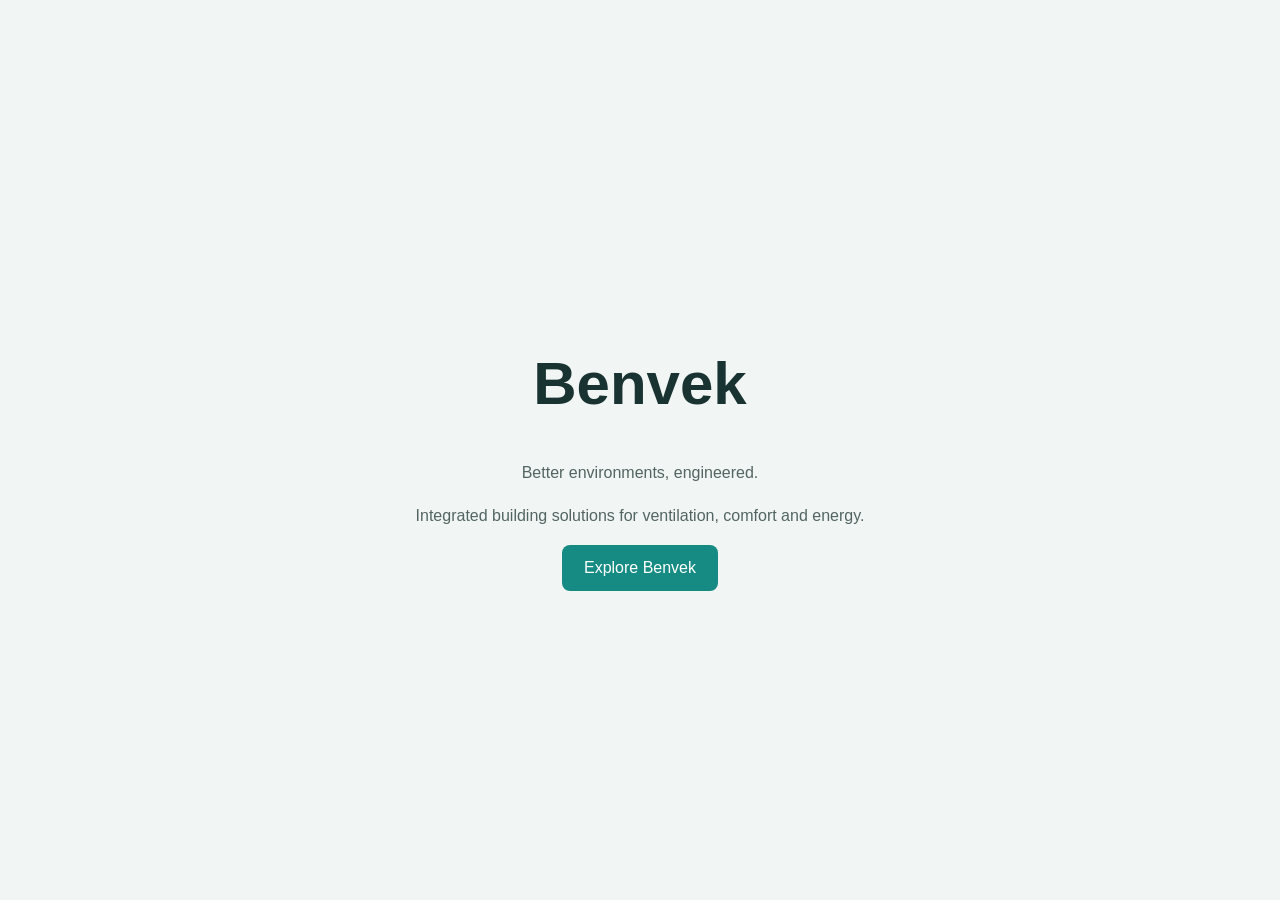
==== index.html @ 816f544e "Initial Benvek website redesign" ====
<!DOCTYPE html>
<html lang="en">
<head>
  <meta charset="UTF-8">
  <meta name="viewport" content="width=device-width, initial-scale=1.0">
  <title>Benvek | Building Solutions</title>
  <style>
    body {
      margin: 0;
      font-family: Arial, sans-serif;
      background: #f1f5f4;
      color: #183331;
      display: grid;
      min-height: 100vh;
      place-items: center;
      text-align: center;
    }
    main {
      max-width: 650px;
      padding: 40px 24px;
    }
    h1 { font-size: clamp(36px, 7vw, 60px); }
    p { line-height: 1.7; color: #526562; }
    a {
      display: inline-block;
      background: #168b83;
      color: white;
      padding: 14px 22px;
      border-radius: 8px;
      text-decoration: none;
    }
  </style>
</head>
<body>
  <main>
    <h1>Benvek</h1>
    <p>Better environments, engineered.</p>
    <p>Integrated building solutions for ventilation, comfort and energy.</p>
    <a href="https://www.benvek.com/">Explore Benvek</a>
  </main>
</body>
</html>
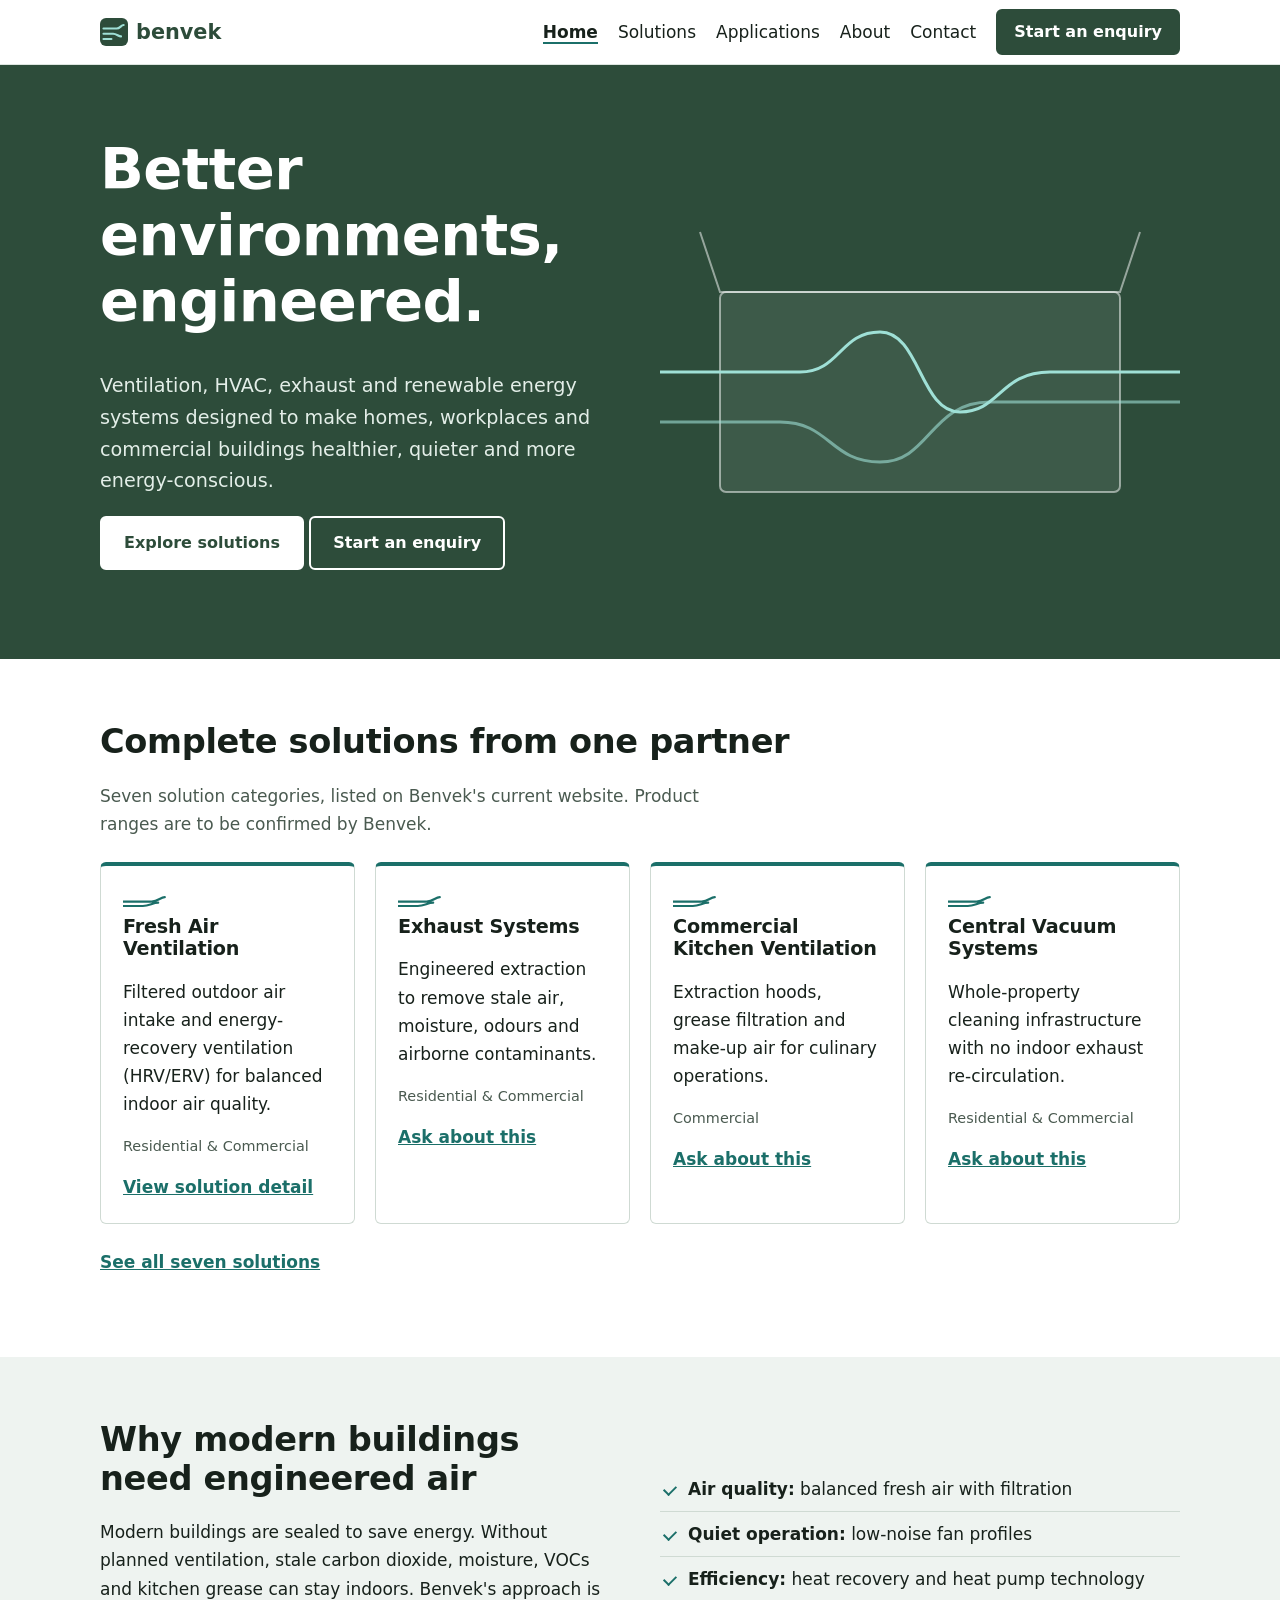
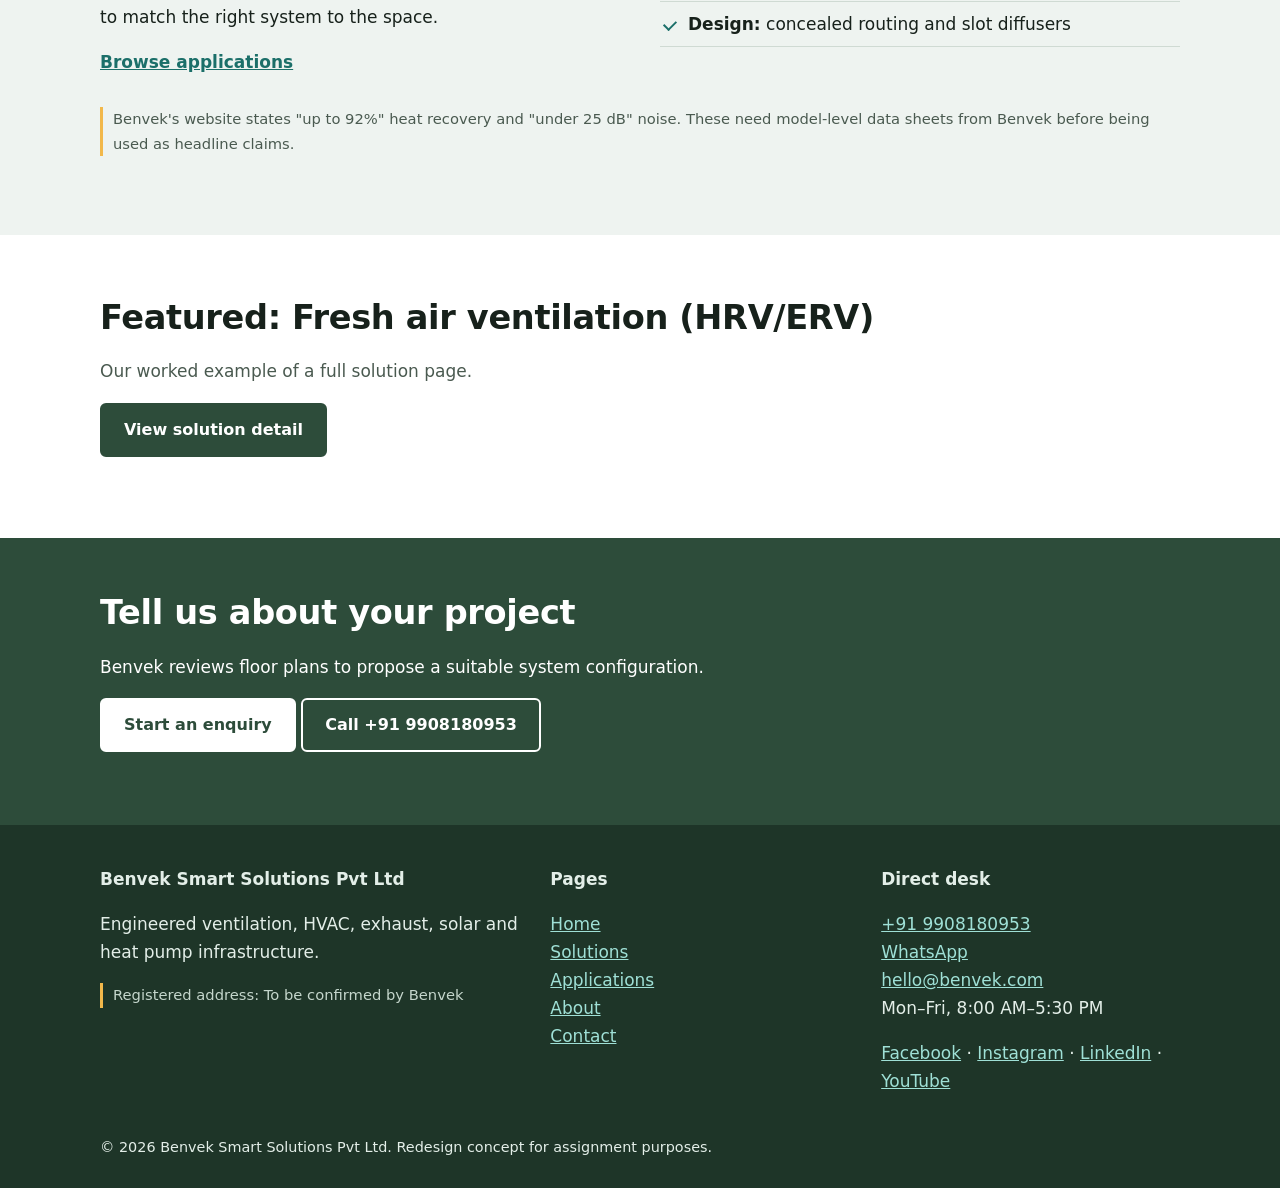
==== commit 49e456fd: "Add complete Benvek website redesign" ====
--- a/index.html
+++ b/index.html
@@ -1,44 +1,40 @@
-
 <!DOCTYPE html>
 <html lang="en">
 <head>
-  <meta charset="UTF-8">
-  <meta name="viewport" content="width=device-width, initial-scale=1.0">
-  <title>Benvek | Building Solutions</title>
-  <style>
-    body {
-      margin: 0;
-      font-family: Arial, sans-serif;
-      background: #f1f5f4;
-      color: #183331;
-      display: grid;
-      min-height: 100vh;
-      place-items: center;
-      text-align: center;
-    }
-    main {
-      max-width: 650px;
-      padding: 40px 24px;
-    }
-    h1 { font-size: clamp(36px, 7vw, 60px); }
-    p { line-height: 1.7; color: #526562; }
-    a {
-      display: inline-block;
-      background: #168b83;
-      color: white;
-      padding: 14px 22px;
-      border-radius: 8px;
-      text-decoration: none;
-    }
-  </style>
+<meta charset="utf-8">
+<meta name="viewport" content="width=device-width, initial-scale=1">
+<title>Smart Air & Engineered Building Systems | Benvek Smart Solutions</title>
+<meta name="description" content="Benvek Smart Solutions engineers fresh air ventilation, HVAC, exhaust, solar and heat pump systems for homes, workplaces and commercial buildings.">
+<meta name="theme-color" content="#2D4C3A">
+<meta property="og:type" content="website">
+<meta property="og:title" content="Smart Air & Engineered Building Systems | Benvek Smart Solutions">
+<meta property="og:description" content="Benvek Smart Solutions engineers fresh air ventilation, HVAC, exhaust, solar and heat pump systems for homes, workplaces and commercial buildings.">
+<meta name="twitter:card" content="summary">
+<link rel="icon" href="assets/images/favicon.svg" type="image/svg+xml">
+<link rel="stylesheet" href="assets/css/style.css">
+<script src="assets/js/main.js" defer></script>
 </head>
 <body>
-  <main>
-    <h1>Benvek</h1>
-    <p>Better environments, engineered.</p>
-    <p>Integrated building solutions for ventilation, comfort and energy.</p>
-    <a href="https://www.benvek.com/">Explore Benvek</a>
-  </main>
+<a class="skip" href="#main">Skip to content</a>
+<header class="site-header"><div class="wrap bar">
+<a class="brand" href="index.html" aria-label="Benvek home"><svg width="28" height="28" viewBox="0 0 32 32" aria-hidden="true"><use href="assets/images/favicon.svg#m"/></svg>benvek</a>
+<button class="menu-btn" aria-expanded="false" aria-controls="nav">Menu</button>
+<nav id="nav" aria-label="Main"><ul><li><a href="index.html" aria-current="page">Home</a></li><li><a href="solutions.html">Solutions</a></li><li><a href="applications.html">Applications</a></li><li><a href="about.html">About</a></li><li><a href="contact.html">Contact</a></li></ul><a class="btn sm" href="contact.html">Start an enquiry</a></nav>
+</div></header>
+<main id="main">
+
+<section class="hero"><div class="wrap two"><div><h1>Better environments, engineered.</h1><p class="lead">Ventilation, HVAC, exhaust and renewable energy systems designed to make homes, workplaces and commercial buildings healthier, quieter and more energy-conscious.</p><p><a class="btn light" href="solutions.html">Explore solutions</a> <a class="btn ghost" href="contact.html">Start an enquiry</a></p></div><svg class="flow" viewBox="0 0 520 380" role="img" aria-label="Illustration of air flowing through a building (placeholder for approved Benvek photography)"><rect x="60" y="120" width="400" height="200" rx="6" fill="#fff" fill-opacity=".08" stroke="#fff" stroke-opacity=".5" stroke-width="2"/><path d="M40 60 60 120h400L480 60" fill="none" stroke="#fff" stroke-opacity=".5" stroke-width="2"/><g fill="none" stroke="#9FE0D6" stroke-width="3" stroke-linecap="round"><path d="M0 200h140c40 0 40-40 80-40s40 80 80 80 40-40 90-40h130"/><path d="M0 250h120c50 0 50 40 100 40s50-60 110-60h190" stroke-opacity=".6"/></g></svg></div></section>
+<section class="sec"><div class="wrap"><h2>Complete solutions from one partner</h2><p class="intro">Seven solution categories, listed on Benvek's current website. Product ranges are to be confirmed by Benvek.</p><div class="cards"><article class="card" id="fresh-air-ventilation"><div class="ico" aria-hidden="true"><svg viewBox="0 0 40 12"><path d="M0 6h26c6 0 8-4 12-4M0 10h18c6 0 9-3 14-3" fill="none" stroke="currentColor" stroke-width="2" stroke-linecap="round"/></svg></div><h3>Fresh Air Ventilation</h3><p>Filtered outdoor air intake and energy-recovery ventilation (HRV/ERV) for balanced indoor air quality.</p><p class="tag">Residential & Commercial</p><a class="more" href="solution-detail.html">View solution detail<span class="sr"> – Fresh Air Ventilation</span></a></article><article class="card" id="exhaust-systems"><div class="ico" aria-hidden="true"><svg viewBox="0 0 40 12"><path d="M0 6h26c6 0 8-4 12-4M0 10h18c6 0 9-3 14-3" fill="none" stroke="currentColor" stroke-width="2" stroke-linecap="round"/></svg></div><h3>Exhaust Systems</h3><p>Engineered extraction to remove stale air, moisture, odours and airborne contaminants.</p><p class="tag">Residential & Commercial</p><a class="more" href="contact.html?topic=Exhaust%20Systems">Ask about this<span class="sr"> – Exhaust Systems</span></a></article><article class="card" id="commercial-kitchen-ventilation"><div class="ico" aria-hidden="true"><svg viewBox="0 0 40 12"><path d="M0 6h26c6 0 8-4 12-4M0 10h18c6 0 9-3 14-3" fill="none" stroke="currentColor" stroke-width="2" stroke-linecap="round"/></svg></div><h3>Commercial Kitchen Ventilation</h3><p>Extraction hoods, grease filtration and make-up air for culinary operations.</p><p class="tag">Commercial</p><a class="more" href="contact.html?topic=Commercial%20Kitchen%20Ventilation">Ask about this<span class="sr"> – Commercial Kitchen Ventilation</span></a></article><article class="card" id="central-vacuum-systems"><div class="ico" aria-hidden="true"><svg viewBox="0 0 40 12"><path d="M0 6h26c6 0 8-4 12-4M0 10h18c6 0 9-3 14-3" fill="none" stroke="currentColor" stroke-width="2" stroke-linecap="round"/></svg></div><h3>Central Vacuum Systems</h3><p>Whole-property cleaning infrastructure with no indoor exhaust re-circulation.</p><p class="tag">Residential & Commercial</p><a class="more" href="contact.html?topic=Central%20Vacuum%20Systems">Ask about this<span class="sr"> – Central Vacuum Systems</span></a></article></div><p><a class="more" href="solutions.html">See all seven solutions</a></p></div></section>
+<section class="sec alt"><div class="wrap two"><div><h2>Why modern buildings need engineered air</h2><p>Modern buildings are sealed to save energy. Without planned ventilation, stale carbon dioxide, moisture, VOCs and kitchen grease can stay indoors. Benvek's approach is to match the right system to the space.</p><p><a class="more" href="applications.html">Browse applications</a></p></div>
+<ul class="ticks"><li><strong>Air quality:</strong> balanced fresh air with filtration</li><li><strong>Quiet operation:</strong> low-noise fan profiles</li><li><strong>Efficiency:</strong> heat recovery and heat pump technology</li><li><strong>Design:</strong> concealed routing and slot diffusers</li></ul></div><div class="wrap"><p class="note">Benvek's website states "up to 92%" heat recovery and "under 25 dB" noise. These need model-level data sheets from Benvek before being used as headline claims.</p></div></section>
+<section class="sec"><div class="wrap"><h2>Featured: Fresh air ventilation (HRV/ERV)</h2><p class="intro">Our worked example of a full solution page.</p><p><a class="btn" href="solution-detail.html">View solution detail</a></p></div></section>
+<section class="cta"><div class="wrap"><h2>Tell us about your project</h2><p>Benvek reviews floor plans to propose a suitable system configuration.</p><p><a class="btn light" href="contact.html">Start an enquiry</a> <a class="btn ghost" href="tel:+919908180953">Call +91 9908180953</a></p></div></section>
+</main>
+<footer class="site-footer"><div class="wrap grid3">
+<div><strong>Benvek Smart Solutions Pvt Ltd</strong><p>Engineered ventilation, HVAC, exhaust, solar and heat pump infrastructure.</p><p class="note">Registered address: To be confirmed by Benvek</p></div>
+<div><strong>Pages</strong><ul><li><a href="index.html" aria-current="page">Home</a></li><li><a href="solutions.html">Solutions</a></li><li><a href="applications.html">Applications</a></li><li><a href="about.html">About</a></li><li><a href="contact.html">Contact</a></li></ul></div>
+<div><strong>Direct desk</strong><ul><li><a href="tel:+919908180953">+91 9908180953</a></li><li><a href="https://wa.me/919908180953">WhatsApp</a></li><li><a href="mailto:hello@benvek.com">hello@benvek.com</a></li><li>Mon–Fri, 8:00 AM–5:30 PM</li></ul>
+<p><a href="https://www.facebook.com/benveksystems">Facebook</a> · <a href="https://www.instagram.com/benveksystems">Instagram</a> · <a href="https://www.linkedin.com/company/benveksystems">LinkedIn</a> · <a href="https://www.youtube.com/@benveksystems">YouTube</a></p></div>
+</div><div class="wrap legal">© 2026 Benvek Smart Solutions Pvt Ltd. Redesign concept for assignment purposes.</div></footer>
 </body>
 </html>
-
--- a/assets/css/style.css
+++ b/assets/css/style.css
@@ -0,0 +1,31 @@
+:root{--g:#2D4C3A;--g2:#1E3528;--t:#1B6F69;--tl:#9FE0D6;--bg:#fff;--alt:#EEF3F0;--tx:#17211B;--mu:#4A5A50}
+*{box-sizing:border-box}html{scroll-behavior:smooth}
+body{margin:0;font:1.0625rem/1.65 "Segoe UI",system-ui,-apple-system,Roboto,sans-serif;color:var(--tx);background:var(--bg)}
+h1,h2,h3{line-height:1.15;margin:0 0 .6em;letter-spacing:-.01em}h1{font-size:clamp(2.1rem,5vw,3.6rem)}h2{font-size:clamp(1.5rem,3vw,2.1rem)}h3{font-size:1.2rem}
+a{color:var(--t)}:focus-visible{outline:3px solid #F2B84B;outline-offset:2px}
+.wrap{max-width:1120px;margin:0 auto;padding:0 20px}.skip{position:absolute;left:-999px}.skip:focus{left:8px;top:8px;background:#fff;padding:8px;z-index:9}
+.sr{position:absolute;width:1px;height:1px;overflow:hidden;clip:rect(0 0 0 0)}
+.site-header{position:sticky;top:0;background:#fff;border-bottom:1px solid #dde5e0;z-index:5}
+.bar{display:flex;align-items:center;justify-content:space-between;min-height:64px;gap:12px}
+.brand{display:flex;align-items:center;gap:8px;font-weight:700;font-size:1.3rem;color:var(--g);text-decoration:none}
+.brand svg{background:var(--g);border-radius:6px;color:var(--tl)}
+nav ul{display:flex;gap:20px;list-style:none;margin:0 20px 0 0;padding:0}nav{display:flex;align-items:center}
+nav a{text-decoration:none;color:var(--tx)}nav a[aria-current]{font-weight:700;border-bottom:2px solid var(--t)}
+.menu-btn{display:none;font:inherit;padding:8px 14px;border:1px solid var(--g);background:#fff;color:var(--g);border-radius:6px}
+.btn{display:inline-block;background:var(--g);color:#fff;padding:12px 22px;border-radius:6px;text-decoration:none;font-weight:600;border:2px solid var(--g);font-size:1rem;cursor:pointer;font-family:inherit}
+.btn:hover{background:var(--g2)}.btn.sm{padding:8px 16px}.btn.light{background:#fff;color:var(--g);border-color:#fff}.btn.ghost{background:transparent;color:#fff;border-color:#fff}
+.hero,.pagehead,.cta{background:var(--g);color:#fff}.hero{padding:72px 0}.pagehead{padding:48px 0}.cta{padding:56px 0;text-align:left}
+.pagehead a:not(.btn),.hero a:not(.btn){color:var(--tl)}.lead{font-size:1.2rem;max-width:60ch;color:#E3EEE8}
+.two{display:grid;grid-template-columns:1fr 1fr;gap:40px;align-items:center}.grid3{display:grid;grid-template-columns:1.4fr 1fr 1fr;gap:32px;padding-top:40px;padding-bottom:24px}
+.flow{width:100%;height:auto}.sec{padding:64px 0}.alt{background:var(--alt)}.intro{max-width:60ch;color:var(--mu)}
+.cards{display:grid;grid-template-columns:repeat(auto-fill,minmax(240px,1fr));gap:20px;margin:24px 0}
+.card{background:#fff;border:1px solid #cfdad3;border-top:4px solid var(--t);border-radius:6px;padding:22px}.ico{color:var(--t);width:44px}.tag{font-size:.9rem;color:var(--mu)}
+.more{font-weight:600}.ticks{list-style:none;padding:0}.ticks li{padding:8px 0 8px 28px;border-bottom:1px solid #cfdad3;position:relative}.ticks li:before{content:"";position:absolute;left:4px;top:18px;width:10px;height:6px;border-left:2px solid var(--t);border-bottom:2px solid var(--t);transform:rotate(-45deg)}
+.note{font-size:.92rem;color:var(--mu);border-left:3px solid #F2B84B;padding-left:10px}.plain{list-style:none;padding:0}
+table{border-collapse:collapse;width:100%}th,td{text-align:left;padding:10px;border-bottom:1px solid #cfdad3;vertical-align:top}th{width:35%}
+.crumb{font-size:.95rem;margin-bottom:16px}
+form label{display:block;font-weight:600;margin-top:14px}input,select,textarea{width:100%;padding:11px;border:1px solid #6b7c72;border-radius:6px;font:inherit}.err{color:#9B1C1C;font-weight:600}
+.site-footer{background:var(--g2);color:#E3EEE8}.site-footer a{color:var(--tl)}.site-footer ul{list-style:none;padding:0}.site-footer .note{color:#C5D6CC}.legal{padding-bottom:28px;font-size:.9rem}
+@media(max-width:820px){.two,.grid3{grid-template-columns:1fr}.hero{padding:44px 0}.menu-btn{display:block}
+nav{display:none;position:absolute;left:0;right:0;top:100%;background:#fff;flex-direction:column;align-items:stretch;padding:12px 20px 20px;border-bottom:1px solid #dde5e0}nav.open{display:flex}nav ul{flex-direction:column;gap:0;margin:0 0 12px}nav li a{display:block;padding:12px 0}.btn{text-align:center}}
+@media(prefers-reduced-motion:reduce){html{scroll-behavior:auto}}
